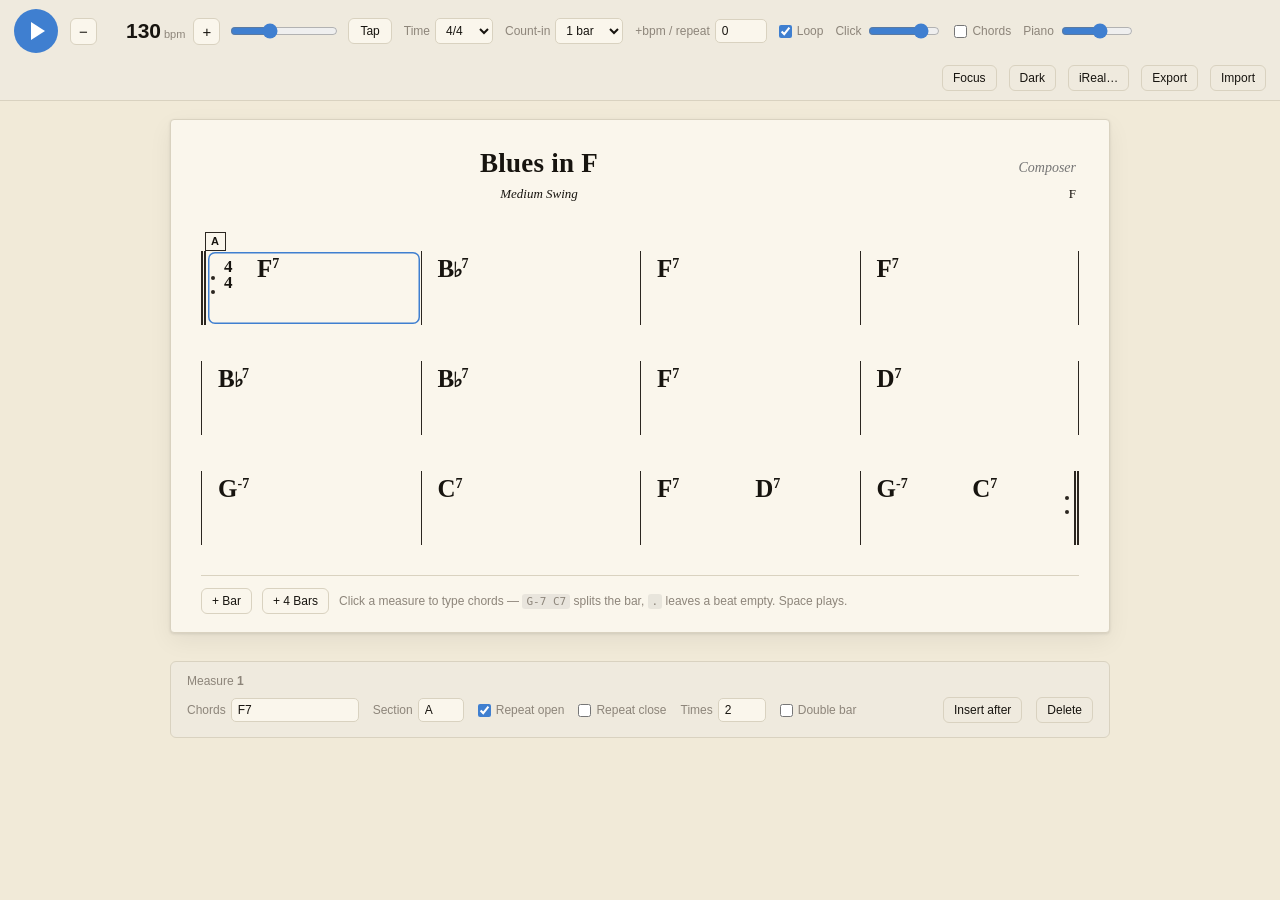
==== index.html @ 9aad9089 "piano muted by default" ====
<!DOCTYPE html>
<html lang="en">
<head>
<meta charset="utf-8">
<meta name="viewport" content="width=device-width, initial-scale=1">
<title>iReal Metronome</title>
<link rel="stylesheet" href="css/chart.css">
<link rel="stylesheet" href="css/ui.css">
</head>
<body data-theme="paper">

<header class="transport">
  <button id="play" class="play" aria-label="Play or stop">
    <span class="tri"></span><span class="sq"></span>
  </button>

  <div class="tempo">
    <button class="step" id="bpmDown" aria-label="Slower">&minus;</button>
    <div class="bpm-box">
      <input id="bpm" class="bpm" type="number" min="30" max="320" value="130" aria-label="Tempo">
      <span class="bpm-unit">bpm</span>
    </div>
    <button class="step" id="bpmUp" aria-label="Faster">+</button>
    <input id="bpmSlider" class="slider" type="range" min="30" max="320" value="130" aria-label="Tempo slider">
    <button class="tap" id="tap">Tap</button>
  </div>

  <div class="group">
    <label class="fld">
      <span>Time</span>
      <select id="timeSig">
        <option value="4/4" selected>4/4</option>
        <option value="3/4">3/4</option>
        <option value="2/4">2/4</option>
        <option value="5/4">5/4</option>
        <option value="6/8">6/8</option>
        <option value="7/8">7/8</option>
        <option value="12/8">12/8</option>
      </select>
    </label>
    <label class="fld">
      <span>Count-in</span>
      <select id="countIn">
        <option value="0">off</option>
        <option value="1" selected>1 bar</option>
        <option value="2">2 bars</option>
      </select>
    </label>
    <label class="fld">
      <span>+bpm / repeat</span>
      <input id="ramp" type="number" value="0" min="0" max="30" step="1">
    </label>
    <label class="fld chk">
      <input id="loop" type="checkbox" checked><span>Loop</span>
    </label>
    <label class="fld">
      <span>Click</span>
      <input id="vol" class="slider slim" type="range" min="0" max="100" value="80">
    </label>
    <label class="fld chk">
      <input id="chords" type="checkbox"><span>Chords</span>
    </label>
    <label class="fld">
      <span>Piano</span>
      <input id="chordVol" class="slider slim" type="range" min="0" max="100" value="55">
    </label>
  </div>

  <div class="group right">
    <span class="status" id="status"></span>
    <button id="focus" class="ghost" title="Chart only — hide the controls">Focus</button>
    <button id="theme" class="ghost" title="Toggle dark mode">Dark</button>
    <button id="ireal" class="ghost">iReal&hellip;</button>
    <button id="export" class="ghost">Export</button>
    <button id="importBtn" class="ghost">Import</button>
    <input id="importFile" type="file" accept="application/json" hidden>
  </div>
</header>

<button id="focusExit" class="focus-exit" hidden
        aria-label="Leave focus mode" title="Leave focus mode (Esc)">&times;</button>

<div id="importBar" class="import-bar" hidden>
  <input id="irealUrl" type="text" spellcheck="false" autocomplete="off"
         placeholder="Paste an irealb:// link from iReal Pro or the forums">
  <button id="irealLoad" class="ghost">Load</button>
  <button id="irealCancel" class="ghost">Hide</button>
  <span id="irealMsg" class="import-msg"></span>
</div>

<main class="sheet">
  <div class="sheet-head">
    <div class="head-row">
      <input id="fTitle" class="f-title" placeholder="Untitled">
      <input id="fComposer" class="f-composer" placeholder="Composer">
    </div>
    <div class="head-row sub">
      <input id="fStyle" class="f-style" placeholder="Medium Swing">
      <input id="fKey" class="f-key" placeholder="Key">
    </div>
  </div>

  <div id="chart" class="chart" role="grid" aria-label="Chord chart"></div>

  <div class="sheet-foot">
    <button id="addBar" class="ghost">+ Bar</button>
    <button id="addFour" class="ghost">+ 4 Bars</button>
    <span class="hint">Click a measure to type chords &mdash; <code>G-7 C7</code> splits the bar, <code>.</code> leaves a beat empty. Space plays.</span>
  </div>
</main>

<section id="barEditor" class="bar-editor" hidden>
  <div class="be-head">Measure <strong id="beNum">1</strong></div>
  <div class="be-body">
    <label class="fld"><span>Chords</span><input id="beChords" placeholder="F7"></label>
    <label class="fld"><span>Section</span><input id="beSection" maxlength="4" placeholder="A"></label>
    <label class="fld chk"><input id="beRepOpen" type="checkbox"><span>Repeat open</span></label>
    <label class="fld chk"><input id="beRepClose" type="checkbox"><span>Repeat close</span></label>
    <label class="fld"><span>Times</span><input id="beRepCount" type="number" min="2" max="8" value="2"></label>
    <label class="fld chk"><input id="beDouble" type="checkbox"><span>Double bar</span></label>
    <span class="be-spacer"></span>
    <button id="beInsert" class="ghost">Insert after</button>
    <button id="beDelete" class="ghost danger">Delete</button>
  </div>
</section>

<script src="js/chords.js"></script>
<script src="js/piano.js"></script>
<script src="js/chart.js"></script>
<script src="js/ireal.js"></script>
<script src="js/audio.js"></script>
<script src="js/app.js"></script>
</body>
</html>
---- css/chart.css ----
/* The chart face: paper, chord typography, barlines, playhead. */

:root {
  --paper:      #faf6ec;
  --paper-edge: #f1ead8;
  --ink:        #17140f;
  --rule:       #2b2620;
  --accent:     #3f7fd0;
  --highlight:  rgba(63, 127, 208, .20);
  --muted:      #8d857a;
  --ui-bg:      #efeade;
  --ui-line:    #d9d2c0;
  --chord-font: Palatino, "Palatino Linotype", "Iowan Old Style", "Hoefler Text", Georgia, serif;
  --ui-font:    -apple-system, BlinkMacSystemFont, "Segoe UI", Roboto, Helvetica, Arial, sans-serif;
}

[data-theme="dark"] {
  --paper:      #15171b;
  --paper-edge: #101216;
  --ink:        #eaeef4;
  --rule:       #8b949f;
  --accent:     #63a4f7;
  --highlight:  rgba(99, 164, 247, .26);
  --muted:      #78828f;
  --ui-bg:      #1c1f25;
  --ui-line:    #2c313a;
}

* { box-sizing: border-box; }

/* An author `display` rule beats the UA style for [hidden], so state it
   explicitly: otherwise setting .hidden = true has no visual effect. */
[hidden] { display: none !important; }

body {
  margin: 0;
  font-family: var(--ui-font);
  color: var(--ink);
  background: var(--paper-edge);
  -webkit-text-size-adjust: 100%;
}

.sheet {
  max-width: 940px;
  margin: 18px auto 28px;
  padding: 26px 30px 18px;
  background: var(--paper);
  border: 1px solid var(--ui-line);
  border-radius: 4px;
  box-shadow: 0 1px 3px rgba(0, 0, 0, .10), 0 8px 24px rgba(0, 0, 0, .06);
}

/* ---- head ---- */

.sheet-head { margin-bottom: 26px; }
.head-row { display: flex; align-items: baseline; gap: 12px; }

.sheet-head input {
  background: transparent;
  border: 0;
  border-bottom: 1px solid transparent;
  color: inherit;
  font-family: var(--chord-font);
  padding: 2px 3px;
  min-width: 0;
}
.sheet-head input:hover  { border-bottom-color: var(--ui-line); }
.sheet-head input:focus  { outline: 0; border-bottom-color: var(--accent); }

.f-title    { flex: 1; font-size: 27px; font-weight: 700; text-align: center; letter-spacing: .01em; }
.f-composer { width: 190px; font-size: 14px; font-style: italic; text-align: right; color: var(--muted); }
.sub        { margin-top: 2px; }
.f-style    { flex: 1; font-size: 13px; text-align: center; color: var(--muted); font-style: italic; }
.f-key      { width: 190px; font-size: 13px; text-align: right; color: var(--muted); }

/* ---- the grid of measures ---- */

.chart {
  display: grid;
  grid-template-columns: repeat(4, 1fr);
  row-gap: 36px;
  padding-top: 20px;
}

.bar {
  position: relative;
  min-height: 74px;
  padding: 4px 6px 18px;
  border-left: 1.5px solid var(--rule);
  cursor: pointer;
}
.bar:nth-child(4n), .bar:last-child { border-right: 1.5px solid var(--rule); }

/* Highlight and selection ride on their own layer, so the barlines
   themselves stay perfectly straight. */
.hl {
  position: absolute;
  top: 1px; right: 1px; bottom: 1px; left: 2px;
  border-radius: 7px;
  pointer-events: none;
  transition: background-color 90ms linear;
  z-index: 0;
}
.bar:hover .hl       { background: rgba(127, 127, 127, .07); }
.bar.now .hl         { background: var(--highlight); }
.bar.selected .hl    { box-shadow: inset 0 0 0 1.5px var(--accent); }

.slots, .beats, .section, .timesig { position: relative; z-index: 1; }
.beats, .section, .timesig { position: absolute; }

/* barline decorations */
.bar.rep-open  { border-left: 5px double var(--rule); }
.bar.rep-close { border-right: 5px double var(--rule); }
.bar.double    { border-right: 4px double var(--rule); }

.bar.rep-open::before, .bar.rep-close::after {
  content: "";
  position: absolute;
  top: 25px;
  width: 4px; height: 4px;
  border-radius: 50%;
  background: var(--rule);
  box-shadow: 0 14px 0 var(--rule);
  z-index: 1;
}
.bar.rep-open::before { left: 5px; }
.bar.rep-close::after { right: 5px; }

/* section letter */
.section {
  position: absolute;
  top: -19px; left: -1px;
  font: 700 11px/1 var(--ui-font);
  letter-spacing: .06em;
  padding: 3px 5px;
  border: 1.5px solid var(--rule);
  color: var(--ink);
  background: var(--paper);
}

/* time signature, first measure only */
.timesig {
  position: absolute;
  left: 7px; top: 8px;
  font-family: var(--chord-font);
  font-weight: 700;
  font-size: 17px;
  line-height: .95;
  text-align: center;
}

/* chord slots */
.slots {
  display: grid;
  grid-template-columns: repeat(4, 1fr);
  align-items: flex-start;
  padding-left: 10px;
  min-height: 44px;
}
.bar.first .slots { padding-left: 34px; }
.bar.rep-open .timesig { left: 18px; }
.bar.first.rep-open .slots { padding-left: 45px; }
.slot { min-width: 0; }

.chord {
  font-family: var(--chord-font);
  font-weight: 700;
  font-size: 25px;
  line-height: 1.15;
  white-space: nowrap;
  display: inline-block;
  transition: color 90ms linear;
}
.chord .acc   { font-size: .78em; margin: 0 -.04em 0 -.05em; }
/* the sharp glyph is squarer and sits low next to a capital; lift it */
.chord .sharp { vertical-align: .28em; }
.chord .q     { font-size: .56em; vertical-align: .62em; letter-spacing: .01em; }
.chord .alts  { display: inline-flex; flex-direction: column; font-size: .40em;
                line-height: 1.06; vertical-align: 1.0em; margin-left: .06em; }
.chord .bass  { font-size: .80em; }
.chord.nc     { font-size: .72em; letter-spacing: .04em; }
.chord.pct    { font-size: 1.5em; transform: skewX(-14deg); display: inline-block; color: var(--muted); }

.bar.now .chord.active { color: var(--accent); }

/* Count-in: the measure about to play is outlined as pending and flashes
   neutral grey on each beat, with its dots filling up. Deliberately not
   blue, so it never reads as the playhead. */
.bar.counting .hl {
  background: rgba(127, 127, 127, .05);
  outline: 1.5px dashed var(--muted);
  outline-offset: -3px;
}
.bar.counting .hl.pulse { animation: countPulse 280ms ease-out; }
@keyframes countPulse {
  from { background: rgba(127, 127, 127, .26); }
  to   { background: rgba(127, 127, 127, .05); }
}
.bar.counting .beats { visibility: visible; }
.bar.counting .beat.on {
  background: var(--ink);
  opacity: .5;
  transform: none;
}

/* beat dots */
.beats {
  position: absolute;
  bottom: 5px; left: 11px;
  display: flex; gap: 5px;
  visibility: hidden;
}
.bar.now .beats { visibility: visible; }
.beat { width: 6px; height: 6px; border-radius: 50%; background: var(--muted); opacity: .3; }
.beat.on { opacity: 1; background: var(--accent); transform: scale(1.25); }

/* inline editor */
.bar-input {
  width: 100%;
  font-family: var(--chord-font);
  font-weight: 700;
  font-size: 20px;
  color: var(--ink);
  background: transparent;
  border: 0;
  border-bottom: 2px solid var(--accent);
  padding: 2px 4px;
  outline: 0;
}

.sheet-foot {
  display: flex; align-items: center; gap: 10px;
  margin-top: 30px; padding-top: 12px;
  border-top: 1px solid var(--ui-line);
}
.hint { font-size: 12px; color: var(--muted); }
.hint code {
  font-size: 11px; padding: 1px 4px; border-radius: 3px;
  background: rgba(127, 127, 127, .14);
}

@media (max-width: 620px) {
  .sheet  { margin: 10px; padding: 18px 16px 14px; }
  .chart  { grid-template-columns: repeat(2, 1fr); row-gap: 32px; }
  .bar:nth-child(4n) { border-right: 0; }
  .bar:nth-child(2n), .bar:last-child { border-right: 1.5px solid var(--rule); }
  .chord  { font-size: 22px; }
  .f-composer, .f-key { width: 120px; }
  .hint   { display: none; }
}
---- css/ui.css ----
/* Transport bar and measure editor. */

.transport {
  position: sticky;
  top: 0;
  z-index: 20;
  display: flex;
  flex-wrap: wrap;
  align-items: center;
  gap: 12px;
  padding: 9px 14px;
  background: var(--ui-bg);
  border-bottom: 1px solid var(--ui-line);
}

.group { display: flex; align-items: center; gap: 12px; flex-wrap: wrap; }
.group.right { margin-left: auto; }

/* play / stop */
.play {
  width: 44px; height: 44px;
  flex: none;
  border: 0; border-radius: 50%;
  background: var(--accent);
  cursor: pointer;
  display: grid; place-items: center;
  transition: transform 80ms ease, filter 80ms ease;
}
.play:hover  { filter: brightness(1.08); }
.play:active { transform: scale(.94); }
.play .tri {
  width: 0; height: 0;
  border-left: 14px solid #fff;
  border-top: 9px solid transparent;
  border-bottom: 9px solid transparent;
  margin-left: 4px;
}
.play .sq { display: none; width: 14px; height: 14px; background: #fff; border-radius: 2px; }
.play.on .tri { display: none; }
.play.on .sq  { display: block; }

/* tempo cluster */
.tempo { display: flex; align-items: center; gap: 8px; }

.step {
  width: 27px; height: 27px;
  border: 1px solid var(--ui-line);
  border-radius: 6px;
  background: var(--paper);
  color: var(--ink);
  font-size: 15px; line-height: 1;
  cursor: pointer;
}
.step:hover { border-color: var(--accent); }

.bpm-box { display: flex; align-items: baseline; gap: 3px; }
.bpm {
  width: 56px;
  font: 700 21px/1 var(--ui-font);
  color: var(--ink);
  background: transparent;
  border: 0; border-bottom: 1px solid transparent;
  text-align: right;
  padding: 1px 0;
  -moz-appearance: textfield;
}
.bpm::-webkit-outer-spin-button, .bpm::-webkit-inner-spin-button { -webkit-appearance: none; margin: 0; }
.bpm:focus { outline: 0; border-bottom-color: var(--accent); }
.bpm-unit { font-size: 11px; color: var(--muted); }

.slider { width: 108px; accent-color: var(--accent); }
.slider.slim { width: 72px; }

.tap {
  padding: 5px 11px;
  border: 1px solid var(--ui-line);
  border-radius: 6px;
  background: var(--paper);
  color: var(--ink);
  font-size: 12px;
  cursor: pointer;
}
.tap:hover  { border-color: var(--accent); }
.tap:active { background: var(--highlight); }

/* small labelled fields */
.fld { display: flex; align-items: center; gap: 5px; font-size: 12px; color: var(--muted); }
.fld.chk { cursor: pointer; }
.fld select, .fld input[type="number"], .fld input[type="text"], .bar-editor input:not([type="checkbox"]) {
  font: inherit;
  font-size: 12px;
  color: var(--ink);
  background: var(--paper);
  border: 1px solid var(--ui-line);
  border-radius: 5px;
  padding: 4px 6px;
}
.fld input[type="number"] { width: 52px; }
.fld select:focus, .fld input:focus, .bar-editor input:focus { outline: 0; border-color: var(--accent); }
.fld input[type="checkbox"] { accent-color: var(--accent); margin: 0; }

.status { font-size: 12px; color: var(--accent); min-width: 58px; font-variant-numeric: tabular-nums; }

.ghost {
  padding: 5px 10px;
  border: 1px solid var(--ui-line);
  border-radius: 6px;
  background: transparent;
  color: var(--ink);
  font-size: 12px;
  cursor: pointer;
}
.ghost:hover  { border-color: var(--accent); }
.ghost.danger:hover { border-color: #d05c5c; color: #d05c5c; }

/* measure editor */
.bar-editor {
  max-width: 940px;
  margin: 0 auto 36px;
  padding: 12px 16px 14px;
  background: var(--ui-bg);
  border: 1px solid var(--ui-line);
  border-radius: 6px;
}
.be-head { font-size: 12px; color: var(--muted); margin-bottom: 9px; }
.be-body { display: flex; align-items: center; gap: 14px; flex-wrap: wrap; }
.be-body .fld input[type="text"], #beChords, #beSection { width: 128px; }
#beSection { width: 46px; }
#beRepCount { width: 48px; }
.be-spacer { flex: 1; }

@media (max-width: 620px) {
  .transport { gap: 10px; padding: 8px 10px; }
  .slider { width: 90px; }
  .group.right { margin-left: 0; }
  .bar-editor { margin: 0 10px 24px; }
}

/* iReal Pro link import */
.import-bar {
  display: flex;
  align-items: center;
  gap: 8px;
  padding: 9px 14px;
  background: var(--ui-bg);
  border-bottom: 1px solid var(--ui-line);
}
#irealUrl {
  flex: 1;
  min-width: 0;
  font: 12px/1.3 ui-monospace, SFMono-Regular, Menlo, monospace;
  color: var(--ink);
  background: var(--paper);
  border: 1px solid var(--ui-line);
  border-radius: 5px;
  padding: 6px 8px;
}
#irealUrl:focus { outline: 0; border-color: var(--accent); }
.import-msg { font-size: 12px; color: var(--muted); max-width: 38%; }
.import-msg.ok  { color: var(--accent); }
.import-msg.bad { color: #d05c5c; }

@media (max-width: 620px) {
  .import-bar { flex-wrap: wrap; }
  .import-msg { max-width: 100%; }
}

/* Focus mode: the chart and nothing else, for a music stand. */
body.focus-mode .transport,
body.focus-mode .import-bar,
body.focus-mode .bar-editor,
body.focus-mode .sheet-foot { display: none !important; }

body.focus-mode { background: var(--paper); }

body.focus-mode .sheet {
  max-width: 1200px;
  min-height: 100vh;
  margin: 0 auto;
  border: 0;
  border-radius: 0;
  box-shadow: none;
  padding: 30px 36px;
}

/* bigger, because nothing else is competing for the space */
body.focus-mode .chord { font-size: 34px; }
body.focus-mode .bar   { min-height: 100px; cursor: pointer; }
body.focus-mode .chart { row-gap: 46px; }

/* no editing in here */
body.focus-mode .bar.selected .hl   { box-shadow: none; }
body.focus-mode .bar:hover .hl      { background: none; }
body.focus-mode .sheet-head input   { pointer-events: none; }

.focus-exit {
  position: fixed;
  top: 10px; right: 12px;
  z-index: 40;
  width: 30px; height: 30px;
  padding: 0;
  border: 0;
  border-radius: 50%;
  background: transparent;
  color: var(--ink);
  font-size: 20px;
  line-height: 1;
  cursor: pointer;
  opacity: .3;
  transition: opacity 120ms ease, background-color 120ms ease;
}
.focus-exit:hover { opacity: 1; background: rgba(127, 127, 127, .14); }

@media (max-width: 620px) {
  body.focus-mode .sheet { padding: 16px 14px; }
  body.focus-mode .chord { font-size: 26px; }
}
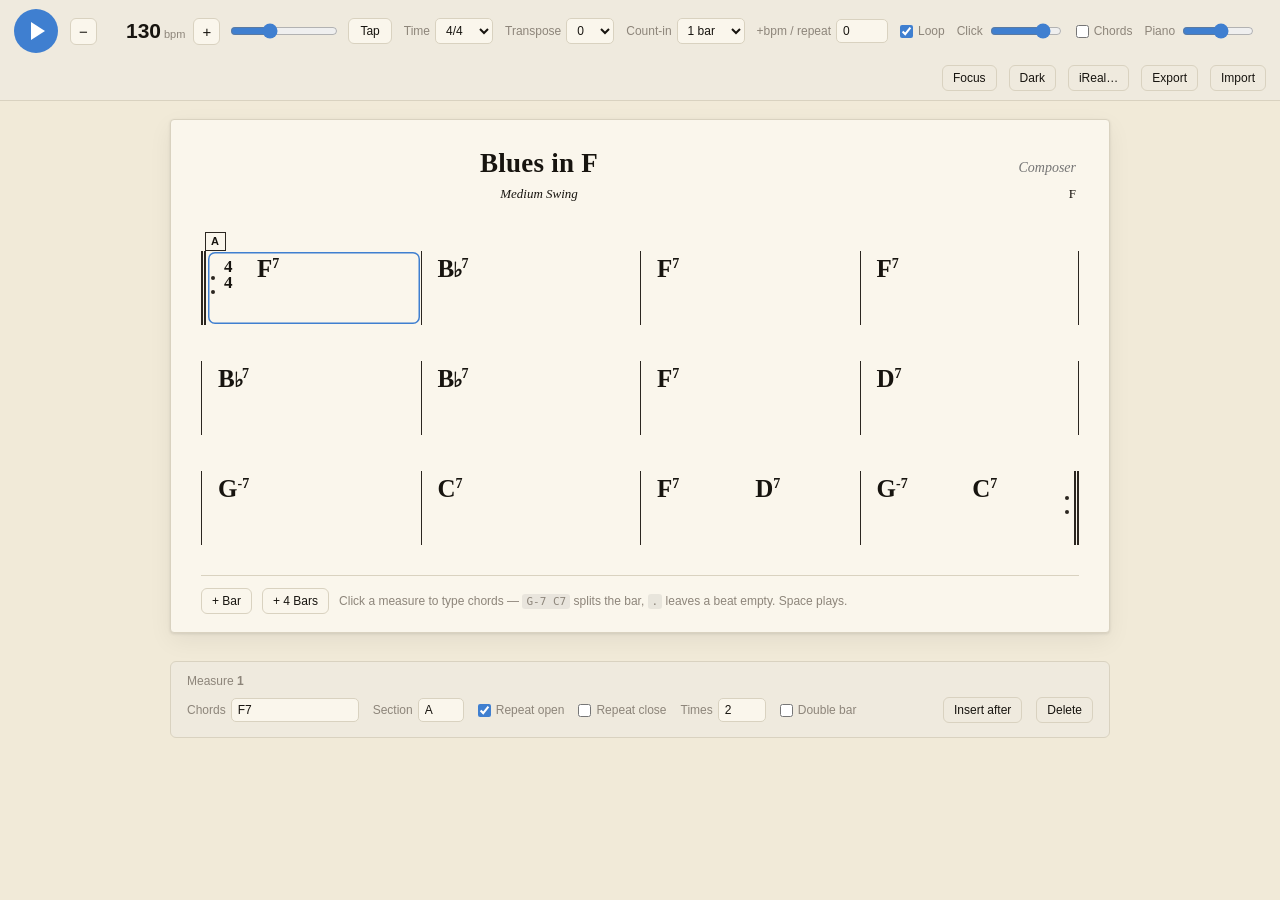
==== commit 5c6754b0: "add transpose" ====
--- a/index.html
+++ b/index.html
@@ -37,6 +37,10 @@
         <option value="7/8">7/8</option>
         <option value="12/8">12/8</option>
       </select>
+    </label>
+    <label class="fld">
+      <span>Transpose</span>
+      <select id="transpose"></select>
     </label>
     <label class="fld">
       <span>Count-in</span>
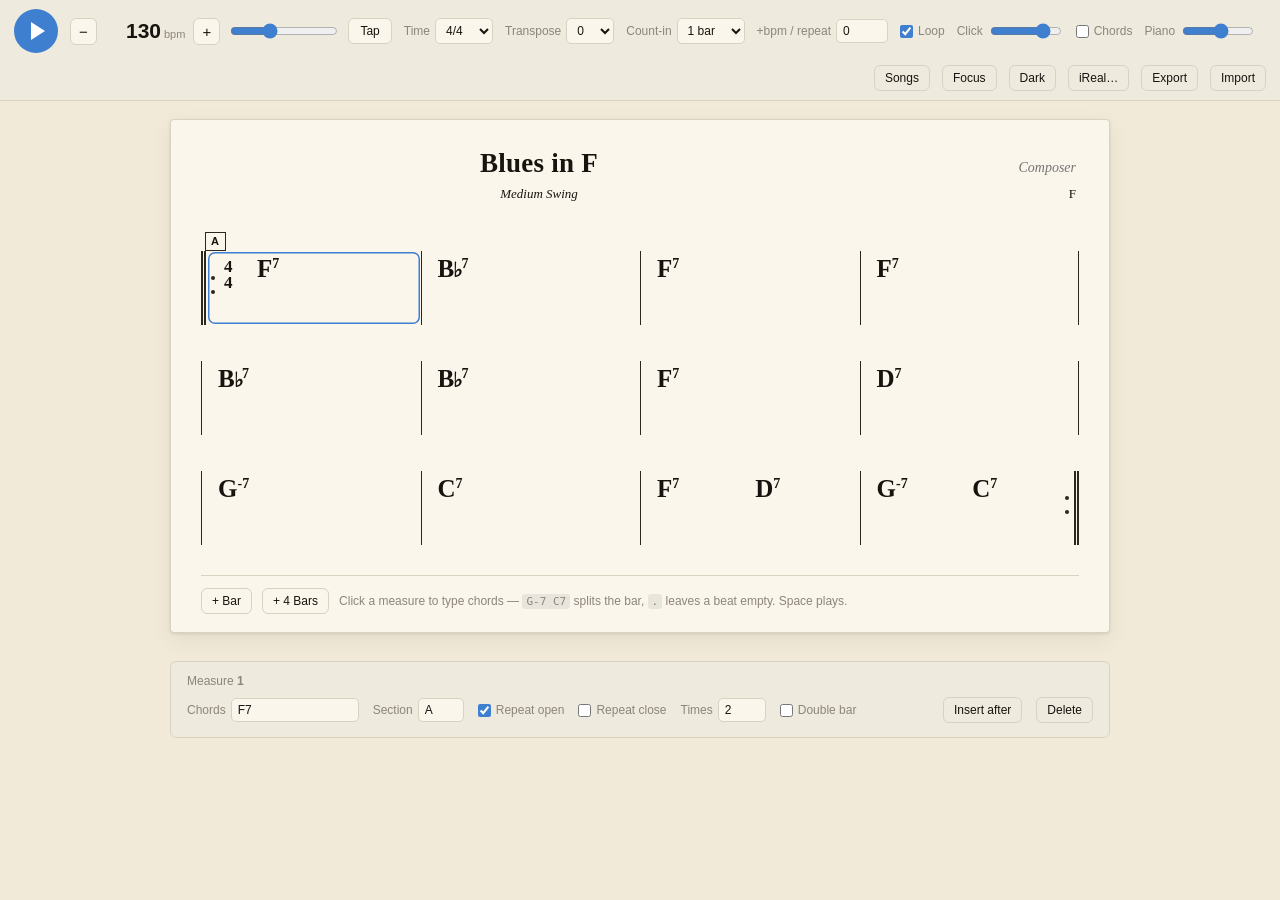
==== commit 910b61d0: "add save" ====
--- a/index.html
+++ b/index.html
@@ -57,6 +57,11 @@
     <label class="fld chk">
       <input id="loop" type="checkbox" checked><span>Loop</span>
     </label>
+    <span id="loopChip" class="loop-chip" hidden>
+      <span id="loopChipText"></span>
+      <button id="loopClear" aria-label="Play the whole chart again"
+              title="Play the whole chart again">&times;</button>
+    </span>
     <label class="fld">
       <span>Click</span>
       <input id="vol" class="slider slim" type="range" min="0" max="100" value="80">
@@ -72,6 +77,7 @@
 
   <div class="group right">
     <span class="status" id="status"></span>
+    <button id="songs" class="ghost">Songs</button>
     <button id="focus" class="ghost" title="Chart only — hide the controls">Focus</button>
     <button id="theme" class="ghost" title="Toggle dark mode">Dark</button>
     <button id="ireal" class="ghost">iReal&hellip;</button>
@@ -83,6 +89,16 @@
 
 <button id="focusExit" class="focus-exit" hidden
         aria-label="Leave focus mode" title="Leave focus mode (Esc)">&times;</button>
+
+<div id="libraryBar" class="library-bar" hidden>
+  <div class="lib-top">
+    <input id="songName" type="text" autocomplete="off" placeholder="Name to save this chart under">
+    <button id="songSave" class="ghost">Save</button>
+    <button id="libClose" class="ghost">Hide</button>
+    <span id="libMsg" class="import-msg"></span>
+  </div>
+  <ul id="songList" class="song-list"></ul>
+</div>
 
 <div id="importBar" class="import-bar" hidden>
   <input id="irealUrl" type="text" spellcheck="false" autocomplete="off"
--- a/css/chart.css
+++ b/css/chart.css
@@ -126,6 +126,9 @@
 .bar.rep-open::before { left: 5px; }
 .bar.rep-close::after { right: 5px; }
 
+/* bars picked out as a practice range */
+.bar.in-loop { box-shadow: inset 0 -2px 0 rgba(63, 127, 208, .45); }
+
 /* section letter */
 .section {
   position: absolute;
@@ -136,7 +139,9 @@
   border: 1.5px solid var(--rule);
   color: var(--ink);
   background: var(--paper);
-}
+  cursor: pointer;
+}
+.section:hover { border-color: var(--accent); color: var(--accent); }
 
 /* time signature, first measure only */
 .timesig {
--- a/css/ui.css
+++ b/css/ui.css
@@ -215,3 +215,91 @@
   body.focus-mode .sheet { padding: 16px 14px; }
   body.focus-mode .chord { font-size: 26px; }
 }
+
+/* practice-range chip */
+.loop-chip {
+  display: inline-flex;
+  align-items: center;
+  gap: 2px;
+  padding: 3px 3px 3px 9px;
+  border: 1px solid var(--accent);
+  border-radius: 999px;
+  color: var(--accent);
+  font-size: 11px;
+  white-space: nowrap;
+}
+.loop-chip button {
+  border: 0;
+  background: transparent;
+  color: inherit;
+  cursor: pointer;
+  font-size: 14px;
+  line-height: 1;
+  padding: 0 4px;
+}
+.loop-chip button:hover { opacity: .6; }
+
+/* saved songs */
+.library-bar {
+  padding: 9px 14px 12px;
+  background: var(--ui-bg);
+  border-bottom: 1px solid var(--ui-line);
+}
+.lib-top { display: flex; align-items: center; gap: 8px; }
+#songName {
+  flex: 1;
+  min-width: 0;
+  font: inherit;
+  font-size: 12px;
+  color: var(--ink);
+  background: var(--paper);
+  border: 1px solid var(--ui-line);
+  border-radius: 5px;
+  padding: 6px 8px;
+}
+#songName:focus { outline: 0; border-color: var(--accent); }
+
+.song-list {
+  list-style: none;
+  margin: 10px 0 0;
+  padding: 0;
+  max-height: 210px;
+  overflow-y: auto;
+}
+.song-row {
+  display: flex;
+  align-items: center;
+  gap: 8px;
+  padding: 4px 0;
+  border-top: 1px solid var(--ui-line);
+}
+.song-open {
+  flex: 1;
+  min-width: 0;
+  text-align: left;
+  border: 0;
+  background: transparent;
+  color: var(--ink);
+  font: inherit;
+  font-size: 13px;
+  padding: 5px 2px;
+  cursor: pointer;
+  border-radius: 4px;
+  overflow: hidden;
+  text-overflow: ellipsis;
+  white-space: nowrap;
+}
+.song-open:hover { color: var(--accent); }
+.song-meta { font-size: 11px; color: var(--muted); flex: none; }
+.song-del {
+  flex: none;
+  border: 0;
+  background: transparent;
+  color: var(--muted);
+  font-size: 16px;
+  line-height: 1;
+  padding: 2px 6px;
+  cursor: pointer;
+}
+.song-del:hover { color: #d05c5c; }
+.song-empty { font-size: 12px; color: var(--muted); padding: 8px 2px 2px; }
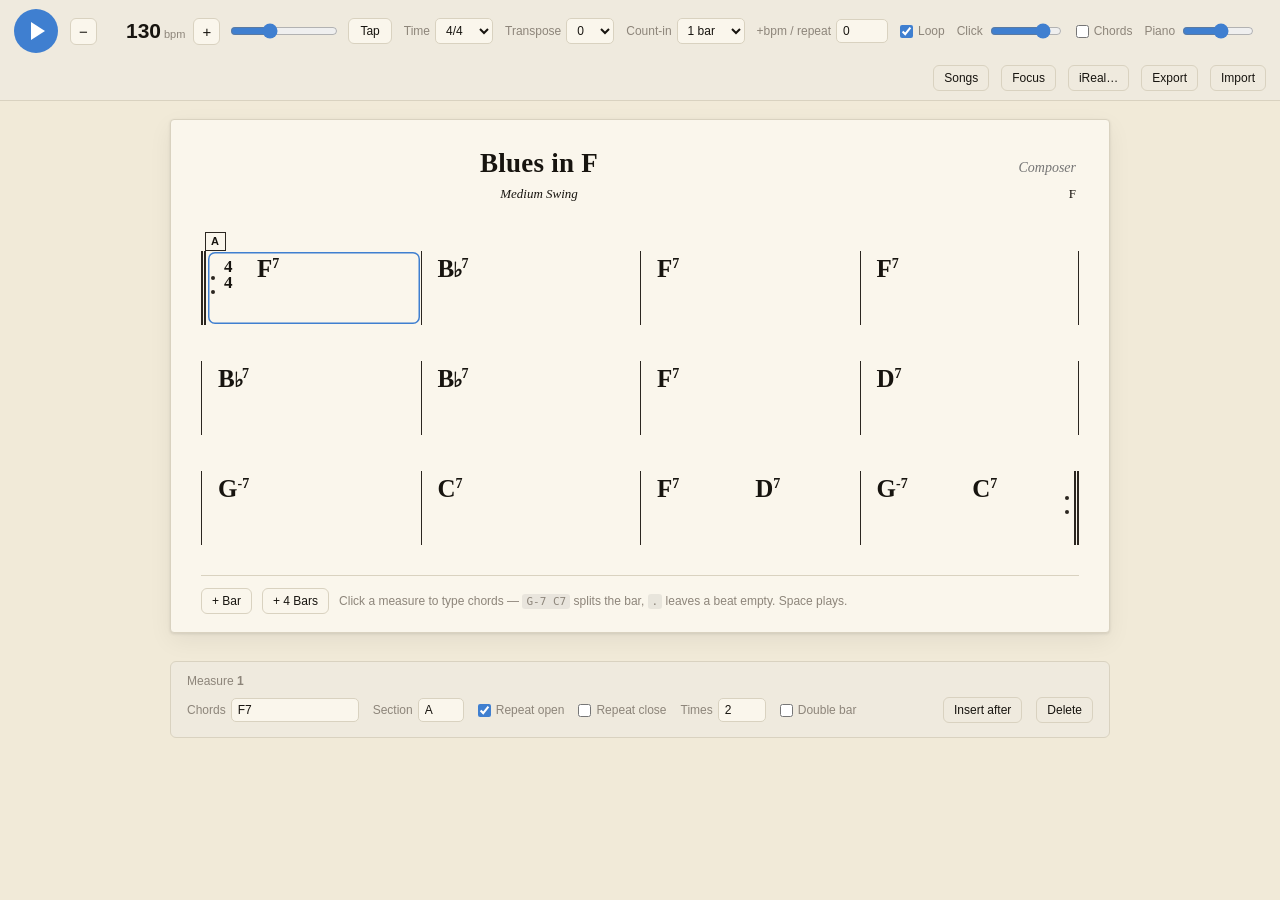
==== commit 37f09faa: "Remove dark mode Drop the dark palette, the Dark/Paper toggle and its localStorage persistence. The " ====
--- a/index.html
+++ b/index.html
@@ -7,7 +7,7 @@
 <link rel="stylesheet" href="css/chart.css">
 <link rel="stylesheet" href="css/ui.css">
 </head>
-<body data-theme="paper">
+<body>
 
 <header class="transport">
   <button id="play" class="play" aria-label="Play or stop">
@@ -79,7 +79,6 @@
     <span class="status" id="status"></span>
     <button id="songs" class="ghost">Songs</button>
     <button id="focus" class="ghost" title="Chart only — hide the controls">Focus</button>
-    <button id="theme" class="ghost" title="Toggle dark mode">Dark</button>
     <button id="ireal" class="ghost">iReal&hellip;</button>
     <button id="export" class="ghost">Export</button>
     <button id="importBtn" class="ghost">Import</button>
--- a/css/chart.css
+++ b/css/chart.css
@@ -14,18 +14,6 @@
   --ui-font:    -apple-system, BlinkMacSystemFont, "Segoe UI", Roboto, Helvetica, Arial, sans-serif;
 }
 
-[data-theme="dark"] {
-  --paper:      #15171b;
-  --paper-edge: #101216;
-  --ink:        #eaeef4;
-  --rule:       #8b949f;
-  --accent:     #63a4f7;
-  --highlight:  rgba(99, 164, 247, .26);
-  --muted:      #78828f;
-  --ui-bg:      #1c1f25;
-  --ui-line:    #2c313a;
-}
-
 * { box-sizing: border-box; }
 
 /* An author `display` rule beats the UA style for [hidden], so state it
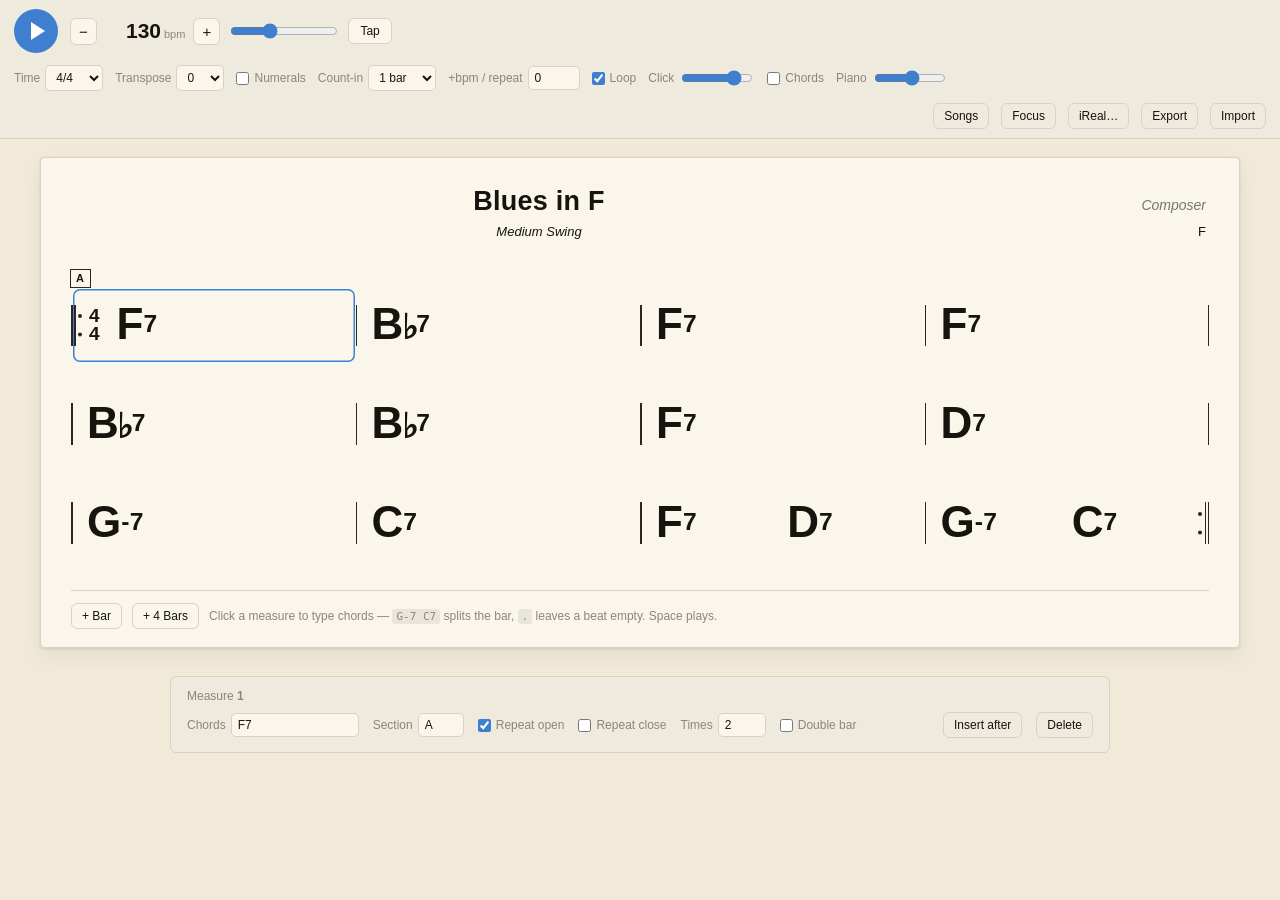
==== commit 495d4882: "Scale the chart to its chord size, and add a numeral view Chord typography was a set of hand-tuned p" ====
--- a/index.html
+++ b/index.html
@@ -41,6 +41,9 @@
     <label class="fld">
       <span>Transpose</span>
       <select id="transpose"></select>
+    </label>
+    <label class="fld chk" title="Show the progression as scale degrees">
+      <input id="numerals" type="checkbox"><span>Numerals</span>
     </label>
     <label class="fld">
       <span>Count-in</span>
--- a/css/chart.css
+++ b/css/chart.css
@@ -10,7 +10,8 @@
   --muted:      #8d857a;
   --ui-bg:      #efeade;
   --ui-line:    #d9d2c0;
-  --chord-font: Palatino, "Palatino Linotype", "Iowan Old Style", "Hoefler Text", Georgia, serif;
+  --chord:      44px;
+  --chord-font: "Helvetica Neue", Helvetica, Arial, sans-serif;
   --ui-font:    -apple-system, BlinkMacSystemFont, "Segoe UI", Roboto, Helvetica, Arial, sans-serif;
 }
 
@@ -29,7 +30,7 @@
 }
 
 .sheet {
-  max-width: 940px;
+  max-width: 1200px;
   margin: 18px auto 28px;
   padding: 26px 30px 18px;
   background: var(--paper);
@@ -66,18 +67,30 @@
 .chart {
   display: grid;
   grid-template-columns: repeat(4, 1fr);
-  row-gap: 36px;
+  row-gap: 24px;
   padding-top: 20px;
 }
 
 .bar {
+  /* The measure's vertical structure, all of it derived from --chord.
+     --bar-h    the box.
+     --rule-h   the barline, a little longer than anything sitting in it, and
+                centred in the box -- so is the chord, via .slots below.
+     --cap-mid  a chord's top edge to the middle of its capitals, which is
+                what gets centred. Helvetica Neue Bold: cap .714em, ascent
+                .975, descent .217; at line-height 1.05 that puts the cap
+                .190em down, so its middle is .547em. Changing --chord-font
+                means re-measuring this one number. */
+  --bar-h:    calc(var(--chord) * 1.7);
+  --rule-h:   calc(var(--chord) * .95);
+  --rule-top: calc((var(--bar-h) - var(--rule-h)) / 2);
+  --cap-mid:  calc(var(--chord) * .547);
+
   position: relative;
-  min-height: 74px;
-  padding: 4px 6px 18px;
-  border-left: 1.5px solid var(--rule);
+  min-height: var(--bar-h);
+  padding: 0 6px;
   cursor: pointer;
 }
-.bar:nth-child(4n), .bar:last-child { border-right: 1.5px solid var(--rule); }
 
 /* Highlight and selection ride on their own layer, so the barlines
    themselves stay perfectly straight. */
@@ -96,23 +109,45 @@
 .slots, .beats, .section, .timesig { position: relative; z-index: 1; }
 .beats, .section, .timesig { position: absolute; }
 
-/* barline decorations */
-.bar.rep-open  { border-left: 5px double var(--rule); }
-.bar.rep-close { border-right: 5px double var(--rule); }
-.bar.double    { border-right: 4px double var(--rule); }
+/* Barlines ride on their own layer too, so they can be sized to the chord
+   letters rather than to the height of the measure. */
+.rules {
+  position: absolute;
+  top: var(--rule-top);
+  height: var(--rule-h);
+  left: 0; right: 0;
+  pointer-events: none;
+  z-index: 1;
+}
+.rules::before, .rules::after {
+  content: "";
+  position: absolute;
+  top: 0; bottom: 0;
+  width: 1.5px;
+  background: var(--rule);
+}
+.rules::before { left: 0; }
+.rules::after  { right: 0; display: none; }
+.bar:nth-child(4n) .rules::after,
+.bar:last-child    .rules::after { display: block; }
+
+/* barline decorations: a second line, drawn as a copy of the first */
+.bar.rep-open  .rules::before { box-shadow: 3px 0 0 var(--rule); }
+.bar.rep-close .rules::after  { display: block; box-shadow: -3px 0 0 var(--rule); }
+.bar.double    .rules::after  { display: block; box-shadow: -2.5px 0 0 var(--rule); }
 
 .bar.rep-open::before, .bar.rep-close::after {
   content: "";
   position: absolute;
-  top: 25px;
+  top: calc(var(--rule-top) + var(--rule-h) * .23);
   width: 4px; height: 4px;
   border-radius: 50%;
   background: var(--rule);
-  box-shadow: 0 14px 0 var(--rule);
+  box-shadow: 0 calc(var(--rule-h) * .44) 0 var(--rule);
   z-index: 1;
 }
-.bar.rep-open::before { left: 5px; }
-.bar.rep-close::after { right: 5px; }
+.bar.rep-open::before { left: 7px; }
+.bar.rep-close::after { right: 7px; }
 
 /* bars picked out as a practice range */
 .bar.in-loop { box-shadow: inset 0 -2px 0 rgba(63, 127, 208, .45); }
@@ -134,10 +169,12 @@
 /* time signature, first measure only */
 .timesig {
   position: absolute;
-  left: 7px; top: 8px;
+  left: 7px;
+  top: calc(var(--rule-top) + var(--rule-h) * .07);
   font-family: var(--chord-font);
   font-weight: 700;
-  font-size: 17px;
+  /* two digits at line-height .95 fall just short of --rule-h */
+  font-size: calc(var(--rule-h) / 2.2);
   line-height: .95;
   text-align: center;
 }
@@ -148,28 +185,30 @@
   grid-template-columns: repeat(4, 1fr);
   align-items: flex-start;
   padding-left: 10px;
-  min-height: 44px;
-}
-.bar.first .slots { padding-left: 34px; }
+  padding-top: calc(var(--rule-top) + var(--rule-h) / 2 - var(--cap-mid));
+  min-height: var(--rule-h);
+}
+.bar.first .slots { padding-left: calc(var(--chord) * .62); }
 .bar.rep-open .timesig { left: 18px; }
-.bar.first.rep-open .slots { padding-left: 45px; }
+.bar.first.rep-open .slots { padding-left: calc(var(--chord) * .9); }
 .slot { min-width: 0; }
 
 .chord {
   font-family: var(--chord-font);
   font-weight: 700;
-  font-size: 25px;
-  line-height: 1.15;
+  font-size: var(--chord);
+  line-height: 1.05;
   white-space: nowrap;
   display: inline-block;
   transition: color 90ms linear;
 }
 .chord .acc   { font-size: .78em; margin: 0 -.04em 0 -.05em; }
-/* the sharp glyph is squarer and sits low next to a capital; lift it */
-.chord .sharp { vertical-align: .28em; }
-.chord .q     { font-size: .56em; vertical-align: .62em; letter-spacing: .01em; }
+/* The raised parts sit so their tops land on the root's cap height, which
+   keeps them inside the barline. Tuned to Helvetica Neue's cap of .714em. */
+.chord .sharp { vertical-align: .18em; }
+.chord .q     { font-size: .56em; vertical-align: .30em; letter-spacing: .01em; }
 .chord .alts  { display: inline-flex; flex-direction: column; font-size: .40em;
-                line-height: 1.06; vertical-align: 1.0em; margin-left: .06em; }
+                line-height: 1.06; vertical-align: .42em; margin-left: .06em; }
 .chord .bass  { font-size: .80em; }
 .chord.nc     { font-size: .72em; letter-spacing: .04em; }
 .chord.pct    { font-size: 1.5em; transform: skewX(-14deg); display: inline-block; color: var(--muted); }
@@ -212,7 +251,7 @@
   width: 100%;
   font-family: var(--chord-font);
   font-weight: 700;
-  font-size: 20px;
+  font-size: calc(var(--chord) * .72);
   color: var(--ink);
   background: transparent;
   border: 0;
@@ -232,12 +271,17 @@
   background: rgba(127, 127, 127, .14);
 }
 
+/* Four changes in a bar need width. When there is less of it the chord steps
+   down; the four-column grid stays until the layout breaks to two. */
+@media (max-width: 1120px) { :root { --chord: 34px; } }
+@media (max-width: 760px)  { :root { --chord: 26px; } }
+
 @media (max-width: 620px) {
   .sheet  { margin: 10px; padding: 18px 16px 14px; }
-  .chart  { grid-template-columns: repeat(2, 1fr); row-gap: 32px; }
-  .bar:nth-child(4n) { border-right: 0; }
-  .bar:nth-child(2n), .bar:last-child { border-right: 1.5px solid var(--rule); }
-  .chord  { font-size: 22px; }
+  .chart  { grid-template-columns: repeat(2, 1fr); row-gap: 20px; }
+  .bar:nth-child(4n) .rules::after { display: none; }
+  .bar:nth-child(2n) .rules::after,
+  .bar:last-child    .rules::after { display: block; }
   .f-composer, .f-key { width: 120px; }
   .hint   { display: none; }
 }
--- a/css/ui.css
+++ b/css/ui.css
@@ -174,7 +174,6 @@
 body.focus-mode { background: var(--paper); }
 
 body.focus-mode .sheet {
-  max-width: 1200px;
   min-height: 100vh;
   margin: 0 auto;
   border: 0;
@@ -182,11 +181,6 @@
   box-shadow: none;
   padding: 30px 36px;
 }
-
-/* bigger, because nothing else is competing for the space */
-body.focus-mode .chord { font-size: 34px; }
-body.focus-mode .bar   { min-height: 100px; cursor: pointer; }
-body.focus-mode .chart { row-gap: 46px; }
 
 /* no editing in here */
 body.focus-mode .bar.selected .hl   { box-shadow: none; }
@@ -213,7 +207,6 @@
 
 @media (max-width: 620px) {
   body.focus-mode .sheet { padding: 16px 14px; }
-  body.focus-mode .chord { font-size: 26px; }
 }
 
 /* practice-range chip */
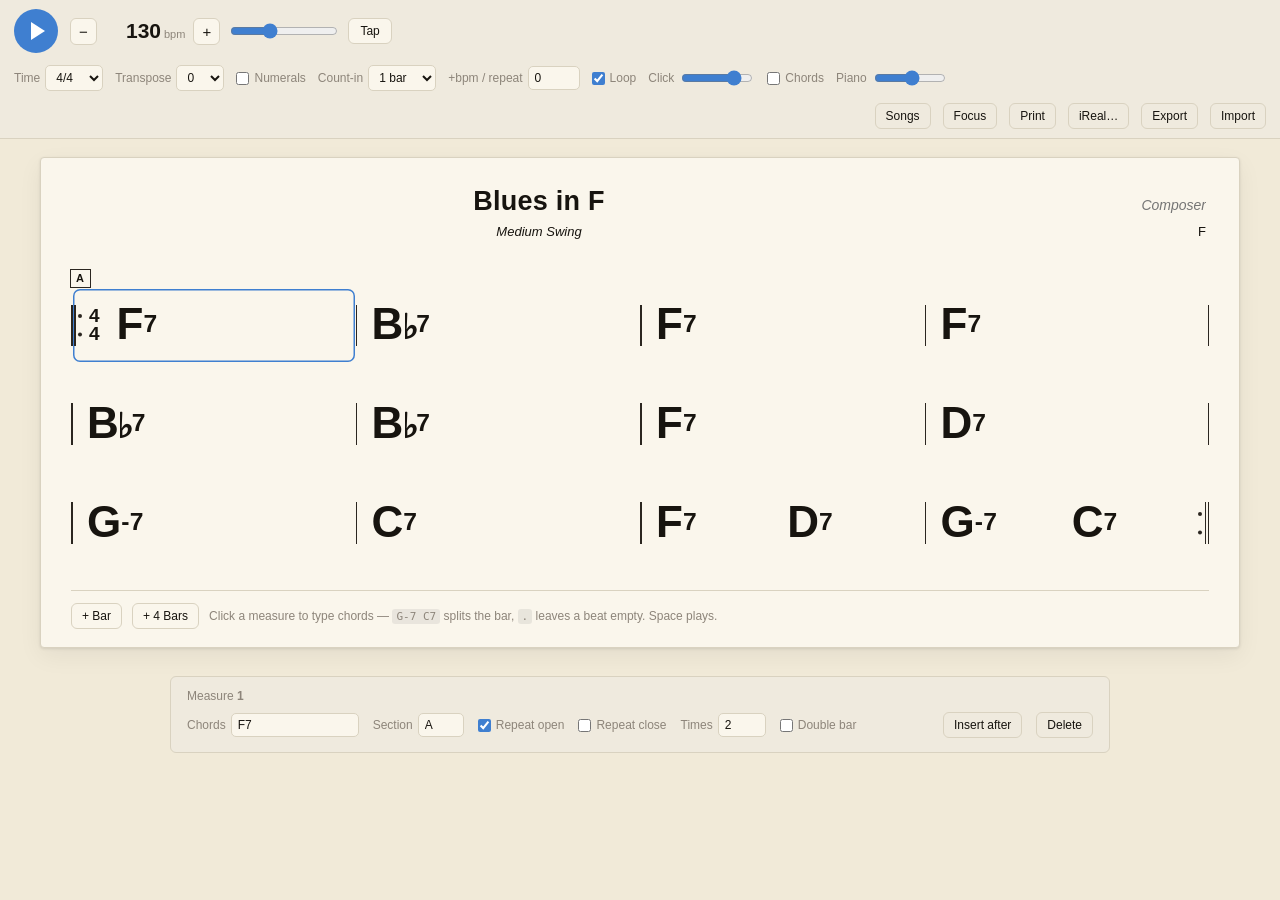
==== commit 0ad6d887: "Print the chart on paper, or save it as a PDF The chart alone, black on white: no transport, no meas" ====
--- a/index.html
+++ b/index.html
@@ -6,6 +6,7 @@
 <title>iReal Metronome</title>
 <link rel="stylesheet" href="css/chart.css">
 <link rel="stylesheet" href="css/ui.css">
+<link rel="stylesheet" href="css/print.css">
 </head>
 <body>
 
@@ -82,6 +83,7 @@
     <span class="status" id="status"></span>
     <button id="songs" class="ghost">Songs</button>
     <button id="focus" class="ghost" title="Chart only — hide the controls">Focus</button>
+    <button id="print" class="ghost" title="Print, or save as PDF">Print</button>
     <button id="ireal" class="ghost">iReal&hellip;</button>
     <button id="export" class="ghost">Export</button>
     <button id="importBtn" class="ghost">Import</button>
@@ -111,6 +113,13 @@
 </div>
 
 <main class="sheet">
+  <div class="print-head" aria-hidden="true">
+    <span id="pStyle" class="ph-style"></span>
+    <span id="pTitle" class="ph-title"></span>
+    <span id="pComposer" class="ph-composer"></span>
+  </div>
+  <div id="pKey" class="ph-key" aria-hidden="true"></div>
+
   <div class="sheet-head">
     <div class="head-row">
       <input id="fTitle" class="f-title" placeholder="Untitled">
--- a/css/print.css
+++ b/css/print.css
@@ -0,0 +1,72 @@
+/* print.css - the chart alone, black on white, for paper and Save as PDF. */
+
+/* The paper head exists only for print; on screen the editable one stands in. */
+.print-head, .ph-key { display: none; }
+
+@media print {
+  @page { margin: 12mm; }
+
+  :root {
+    /* app.js sizes the chords to the form before the dialog opens; the
+       fallback is what an unprepared print (no beforeprint) gets. */
+    --chord:      var(--print-chord, 30px);
+    --paper:      #fff;
+    --paper-edge: #fff;
+    --ink:        #000;
+    --rule:       #000;
+    --muted:      #000;
+    --accent:     #000;
+    --ui-line:    #000;
+    --highlight:  transparent;
+  }
+
+  body { background: #fff; }
+
+  /* screen furniture */
+  .transport, .import-bar, .library-bar, .bar-editor, .sheet-foot,
+  .focus-exit, .sheet-head { display: none !important; }
+
+  .sheet, body.focus-mode .sheet {
+    max-width: none;
+    min-height: 0;
+    margin: 0;
+    padding: 0;
+    border: 0;
+    border-radius: 0;
+    box-shadow: none;
+    background: #fff;
+  }
+
+  /* head: style left, title centred, composer right, as on a real sheet */
+  .print-head {
+    display: flex;
+    align-items: baseline;
+    gap: 12px;
+    font-family: var(--chord-font);
+  }
+  .ph-style, .ph-composer { flex: 1 1 0; font-size: 14px; white-space: nowrap; }
+  .ph-style    { text-align: left; }
+  .ph-composer { text-align: right; }
+  .ph-title    { flex: 0 1 auto; font-size: 24px; font-weight: 700; text-align: center; }
+  .ph-key      { display: block; font-size: 12px; text-align: right; }
+
+  /* `1fr` columns are free to grow for a bar whose chords overflow, which
+     on paper pushes the last barline off the page. minmax(0, 1fr) keeps the
+     four columns equal and lets a crowded bar overflow instead. */
+  .chart {
+    grid-template-columns: repeat(4, minmax(0, 1fr));
+    padding: 26px 2px 0 0;
+    row-gap: 20px;
+  }
+
+  /* no playhead, no selection, no practice range */
+  .hl, .beats { display: none !important; }
+  .bar { cursor: auto; break-inside: avoid; page-break-inside: avoid; }
+  .bar.in-loop { box-shadow: none; }
+  .chord.active { color: #000; }
+
+  /* app.js sets --squeeze on a measure too crowded for its share of the
+     page, the way an engraver tightens a busy bar. */
+  .chord { font-size: calc(var(--chord) * var(--squeeze, 1)); }
+  .section { background: #fff; }
+}
